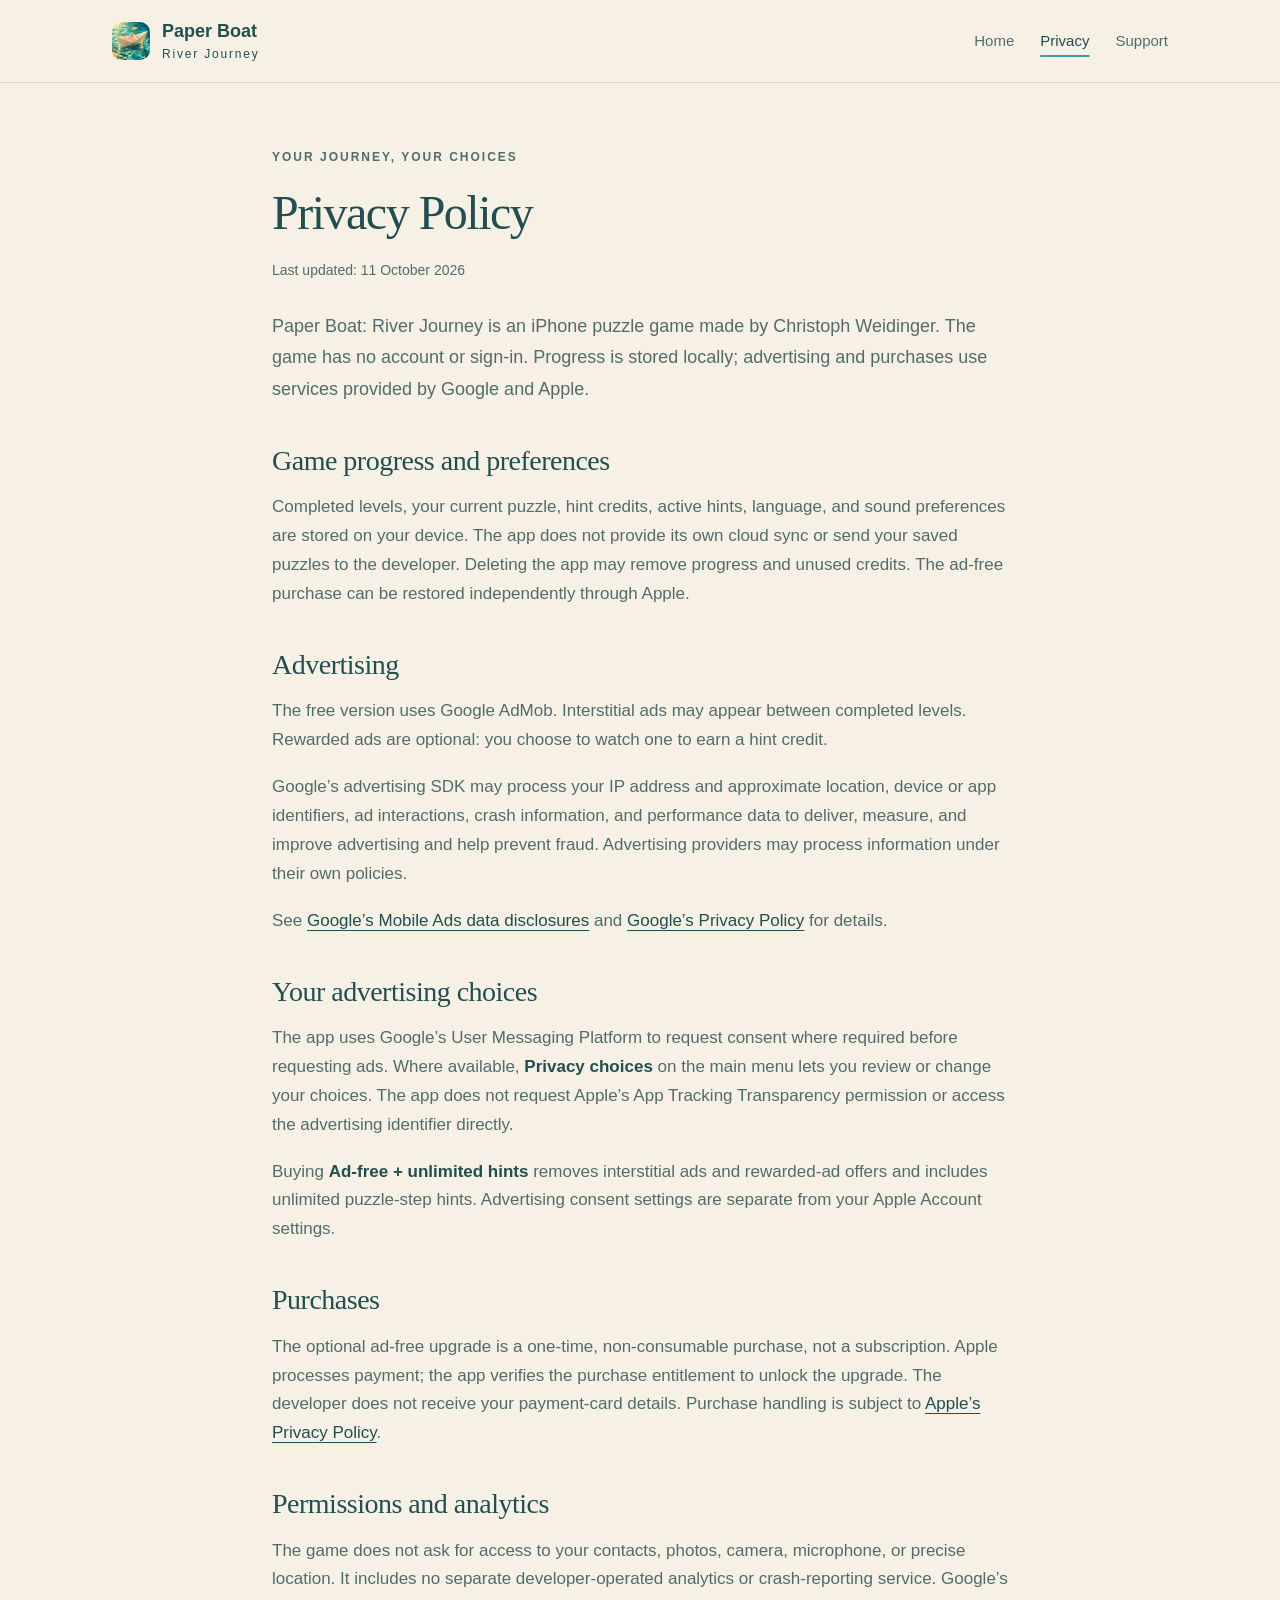
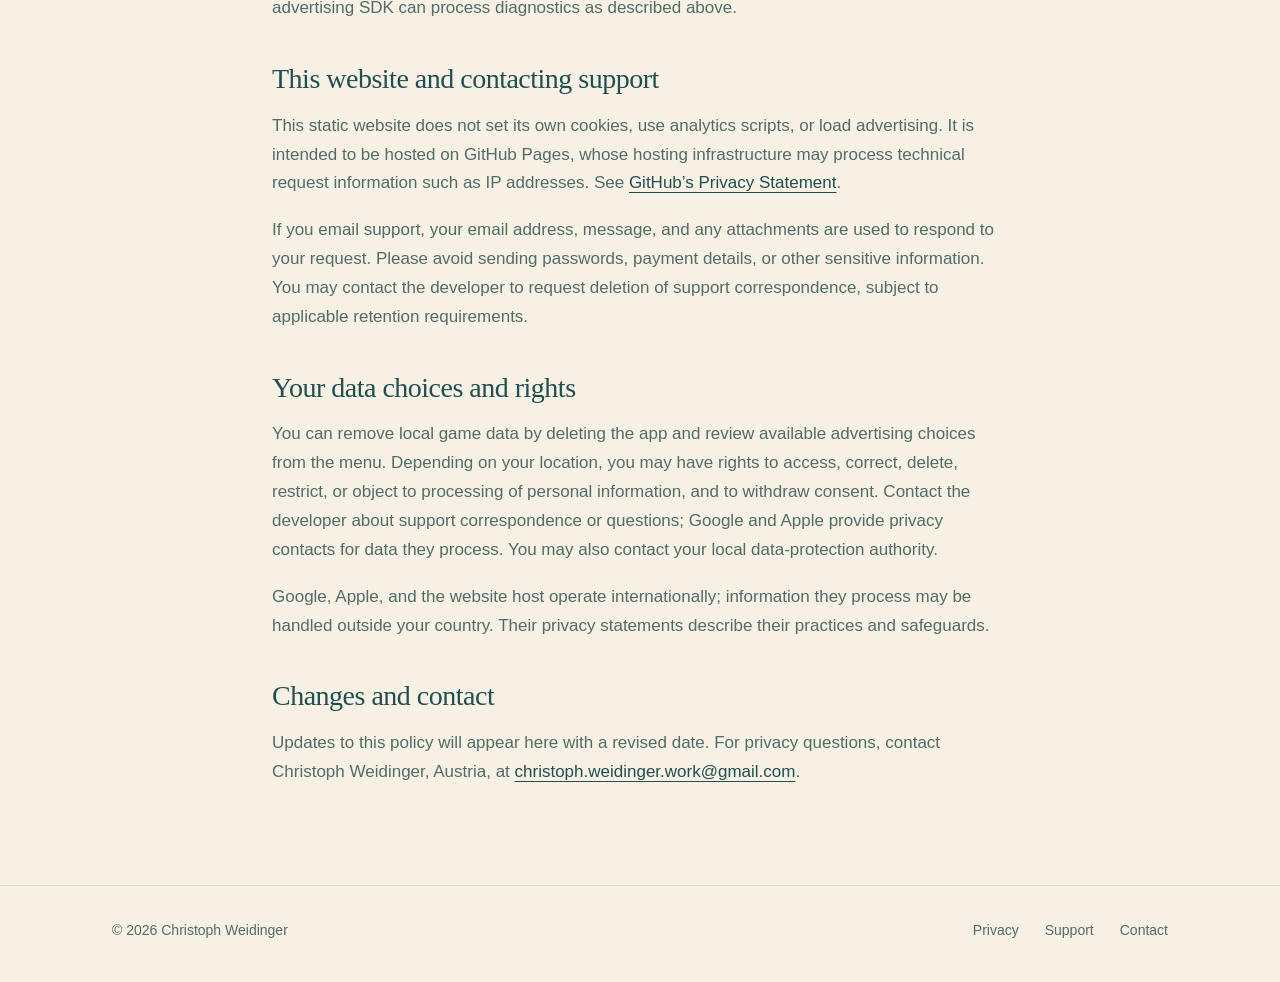
==== privacy.html @ ed61c565 "Initial commit" ====
<!doctype html>
<html lang="en">
<head>
<meta charset="utf-8">
<meta name="viewport" content="width=device-width, initial-scale=1">
<title>Privacy Policy — Paper Boat: River Journey</title>
<meta name="description" content="Privacy information for Paper Boat: River Journey, including local progress, Google AdMob, advertising choices, and Apple purchases.">
<meta name="theme-color" content="#f6f1e4">
<meta property="og:title" content="Privacy Policy — Paper Boat: River Journey">
<meta property="og:description" content="Privacy information for Paper Boat: River Journey, including local progress, Google AdMob, advertising choices, and Apple purchases.">
<meta property="og:type" content="website">
<meta property="og:image" content="https://weidinger-c.github.io/Paper-Boat-River-Journey-App/icon.png">
<meta name="twitter:card" content="summary">
<link rel="icon" href="assets/favicon.png" sizes="32x32">
<link rel="apple-touch-icon" href="icon.png">
<link rel="stylesheet" href="style.css">
</head>
<body>
<a class="skip" href="#main">Skip to content</a>
<header class="site"><div class="wrap header-inner">
<a class="brand" href="index.html"><img src="icon.png" width="38" height="38" alt=""><span>Paper Boat<span class="brand-sub">River Journey</span></span></a>
<nav aria-label="Main navigation"><a href="index.html">Home</a><a href="privacy.html" aria-current="page">Privacy</a><a href="support.html">Support</a></nav>
</div></header>
<main id="main"><article class="wrap document"><p class="eyebrow">Your journey, your choices</p><h1>Privacy Policy</h1><p class="updated">Last updated: 11 October 2026</p>
<p class="lede">Paper Boat: River Journey is an iPhone puzzle game made by Christoph Weidinger. The game has no account or sign-in. Progress is stored locally; advertising and purchases use services provided by Google and Apple.</p>
<h2>Game progress and preferences</h2><p>Completed levels, your current puzzle, hint credits, active hints, language, and sound preferences are stored on your device. The app does not provide its own cloud sync or send your saved puzzles to the developer. Deleting the app may remove progress and unused credits. The ad-free purchase can be restored independently through Apple.</p>
<h2>Advertising</h2><p>The free version uses Google AdMob. Interstitial ads may appear between completed levels. Rewarded ads are optional: you choose to watch one to earn a hint credit.</p><p>Google’s advertising SDK may process your IP address and approximate location, device or app identifiers, ad interactions, crash information, and performance data to deliver, measure, and improve advertising and help prevent fraud. Advertising providers may process information under their own policies.</p><p>See <a href="https://developers.google.com/admob/ios/privacy/data-disclosure">Google’s Mobile Ads data disclosures</a> and <a href="https://policies.google.com/privacy">Google’s Privacy Policy</a> for details.</p>
<h2>Your advertising choices</h2><p>The app uses Google’s User Messaging Platform to request consent where required before requesting ads. Where available, <strong>Privacy choices</strong> on the main menu lets you review or change your choices. The app does not request Apple’s App Tracking Transparency permission or access the advertising identifier directly.</p><p>Buying <strong>Ad-free + unlimited hints</strong> removes interstitial ads and rewarded-ad offers and includes unlimited puzzle-step hints. Advertising consent settings are separate from your Apple Account settings.</p>
<h2>Purchases</h2><p>The optional ad-free upgrade is a one-time, non-consumable purchase, not a subscription. Apple processes payment; the app verifies the purchase entitlement to unlock the upgrade. The developer does not receive your payment-card details. Purchase handling is subject to <a href="https://www.apple.com/legal/privacy/">Apple’s Privacy Policy</a>.</p>
<h2>Permissions and analytics</h2><p>The game does not ask for access to your contacts, photos, camera, microphone, or precise location. It includes no separate developer-operated analytics or crash-reporting service. Google’s advertising SDK can process diagnostics as described above.</p>
<h2>This website and contacting support</h2><p>This static website does not set its own cookies, use analytics scripts, or load advertising. It is intended to be hosted on GitHub Pages, whose hosting infrastructure may process technical request information such as IP addresses. See <a href="https://docs.github.com/en/site-policy/privacy-policies/github-general-privacy-statement">GitHub’s Privacy Statement</a>.</p><p>If you email support, your email address, message, and any attachments are used to respond to your request. Please avoid sending passwords, payment details, or other sensitive information. You may contact the developer to request deletion of support correspondence, subject to applicable retention requirements.</p>
<h2>Your data choices and rights</h2><p>You can remove local game data by deleting the app and review available advertising choices from the menu. Depending on your location, you may have rights to access, correct, delete, restrict, or object to processing of personal information, and to withdraw consent. Contact the developer about support correspondence or questions; Google and Apple provide privacy contacts for data they process. You may also contact your local data-protection authority.</p><p>Google, Apple, and the website host operate internationally; information they process may be handled outside your country. Their privacy statements describe their practices and safeguards.</p>
<h2>Changes and contact</h2><p>Updates to this policy will appear here with a revised date. For privacy questions, contact Christoph Weidinger, Austria, at <a href="mailto:christoph.weidinger.work@gmail.com">christoph.weidinger.work@gmail.com</a>.</p></article></main>
<footer class="site"><div class="wrap footer-inner"><span>© 2026 Christoph Weidinger</span><nav aria-label="Footer"><a href="privacy.html">Privacy</a><a href="support.html">Support</a><a href="mailto:christoph.weidinger.work@gmail.com">Contact</a></nav></div></footer>
</body></html>
---- style.css ----
:root{--paper:#f6f1e4;--card:#fffdf7;--ink:#214e50;--muted:#536c69;--line:#d6dace;--water:#339da1;--gold:#a06c20;--max:1120px;color-scheme:light}
*{box-sizing:border-box}html{scroll-behavior:smooth;scroll-padding-top:32px;-webkit-text-size-adjust:100%}body{margin:0;background:var(--paper);color:var(--ink);font:17px/1.7 -apple-system,BlinkMacSystemFont,"Segoe UI",sans-serif;-webkit-font-smoothing:antialiased}img{max-width:100%;height:auto;display:block}a{color:var(--ink);text-underline-offset:4px}a:hover{color:#17797c}a:focus-visible,summary:focus-visible{outline:3px solid var(--water);outline-offset:6px;border-radius:4px}.wrap{max-width:var(--max);margin:auto;padding:0 32px}.skip{position:fixed;top:-100px;left:16px;padding:12px 20px;background:var(--card);z-index:10}.skip:focus{top:12px}.site{border-bottom:1px solid var(--line)}.header-inner{display:flex;align-items:center;justify-content:space-between;gap:24px;padding-top:20px;padding-bottom:20px}.brand{display:flex;gap:12px;align-items:center;text-decoration:none;line-height:1.25;font-weight:650;font-size:18px}.brand img{border-radius:10px}.brand-sub{display:block;font-size:12px;font-weight:500;letter-spacing:1.8px;margin-top:4px}nav{display:flex;gap:26px;flex-wrap:wrap}nav a{text-decoration:none;color:var(--muted);font-size:15px;padding:8px 0}nav a[aria-current]{color:var(--ink);text-decoration:underline;text-decoration-color:var(--water);text-decoration-thickness:2px;text-underline-offset:9px}.hero{display:grid;grid-template-columns:1fr 1fr;gap:48px;align-items:center;padding:80px 0 72px}.eyebrow{font-size:12px;font-weight:650;letter-spacing:2px;text-transform:uppercase;color:var(--muted);margin:0 0 20px}h1,h2{font-family:Georgia,"Times New Roman",serif;font-weight:400;line-height:1.08;letter-spacing:-1.5px}h1{font-size:clamp(40px,4.6vw,59px);margin:0 0 24px}h1 em{font-weight:400;font-style:italic}h2{font-size:clamp(32px,3vw,42px);margin:0 0 22px}h3{font-size:18px;line-height:1.4;margin:0 0 8px;font-weight:650}p{margin:0 0 18px}.tagline{font-family:Georgia,serif;font-size:25px;line-height:1.45;margin-bottom:22px}.lede{font-size:18px;color:var(--muted);line-height:1.75}.actions{display:flex;gap:24px;align-items:center;flex-wrap:wrap;margin:30px 0 24px}.button{display:inline-flex;align-items:center;gap:22px;background:var(--ink);color:var(--paper);padding:13px 20px;border-radius:10px;text-decoration:none;font-size:15px;font-weight:600;min-height:48px}.button:hover{background:#326768;color:white}.text-link{font-size:15px}.hero-note,.small-note{font-size:14px;color:var(--muted)}figure{margin:0}.hero-art img{aspect-ratio:4/5;object-fit:cover;border-radius:160px 160px 20px 20px;box-shadow:0 14px 40px #214e5012}.hero-art figcaption{font-family:Georgia,serif;font-style:italic;text-align:center;color:var(--muted);font-size:16px;margin-top:20px}.journey{border-top:1px solid var(--line);padding:80px 42px;display:grid;grid-template-columns:1.2fr .8fr;gap:100px;align-items:center}.steps{list-style:none;counter-reset:steps;padding:0;margin:32px 0}.steps li{counter-increment:steps;position:relative;padding-left:51px;margin:0 0 25px}.steps li:before{content:counter(steps,decimal-leading-zero);position:absolute;left:0;top:1px;font:italic 24px Georgia,serif;color:var(--gold)}.steps p{font-size:16px;color:var(--muted);margin:0}.phone{max-width:285px;justify-self:center}.phone img{border:6px solid #fffdf7;border-radius:31px;box-shadow:0 12px 35px #214e5017}.phone figcaption{text-align:center;font-size:13px;color:var(--muted);margin-top:16px}.river-notes{border-top:1px solid var(--line);padding:64px 0}.notes-grid{display:grid;grid-template-columns:repeat(3,1fr);gap:40px;margin-top:35px}.notes-grid p{color:var(--muted);font-size:16px}.help-section{padding:55px 0 64px;border-top:1px solid var(--line)}.link-tiles{display:grid;grid-template-columns:1fr 1fr;gap:20px;margin:28px 0}.tile{display:block;padding:25px 28px;border:1px solid var(--line);background:var(--card);border-radius:14px;text-decoration:none;transition:border-color .2s}.tile:hover{border-color:var(--water)}.tile-title{display:flex;justify-content:space-between;font-size:19px;font-weight:600;margin-bottom:8px}.tile p{font-size:16px;color:var(--muted);margin:0}.maker{font-size:15px;color:var(--muted);margin:30px 0 0}.maker a,.document a{overflow-wrap:anywhere}footer.site{border-top:1px solid var(--line);border-bottom:0}.footer-inner{padding-top:25px;padding-bottom:32px;display:flex;justify-content:space-between;align-items:center;gap:16px;color:var(--muted);font-size:14px}.footer-inner nav a{font-size:14px}.document{max-width:800px;padding-top:64px;padding-bottom:80px}.document h1{font-size:48px;margin-bottom:20px}.document h2{font:400 28px/1.3 Georgia,serif;letter-spacing:-.5px;margin:38px 0 14px}.document p{color:var(--muted)}.document strong{color:var(--ink)}.updated{font-size:14px;margin-bottom:28px}.contact-card{background:var(--card);border:1px solid var(--line);padding:28px;border-radius:14px;margin:30px 0}.contact-card h2{margin:0 0 16px}.contact-card p:last-child{margin-bottom:0;font-size:16px}details{border-bottom:1px solid var(--line);padding:18px 0}summary{cursor:pointer;font-weight:600;line-height:1.5;padding-right:8px}details p{margin:14px 0 4px;font-size:16px}.support-end{margin-top:32px}
@media(max-width:850px){.hero{gap:30px;padding-top:55px}.journey{padding:60px 0;gap:50px}.actions{gap:18px}.notes-grid{gap:24px}.hero-art img{aspect-ratio:3/5}}
@media(max-width:620px){.wrap{padding-left:22px;padding-right:22px}.header-inner{flex-wrap:wrap;gap:12px;padding-top:16px;padding-bottom:16px}nav{gap:24px}.header-inner nav{width:100%;justify-content:space-between;border-top:1px solid var(--line);padding-top:8px}.hero{grid-template-columns:1fr;padding:40px 0;gap:30px}.hero-copy{max-width:460px}h1{font-size:46px}.hero-art img{aspect-ratio:5/4;border-radius:100px 100px 16px 16px}.hero-art figcaption{margin-top:12px}.eyebrow{font-size:11px;letter-spacing:1.6px}.journey{grid-template-columns:1fr;padding:44px 0;gap:25px}.phone{width:260px;max-width:100%}.notes-grid{grid-template-columns:1fr;gap:18px}.river-notes{padding:40px 0}.help-section{padding:40px 0}.link-tiles{grid-template-columns:1fr}.footer-inner{flex-direction:column;align-items:flex-start;gap:8px}.document{padding-top:40px;padding-bottom:48px}.document h1{font-size:40px}.contact-card{padding:22px}.hero-note{font-size:13px}.tagline{font-size:24px}}
@media(prefers-reduced-motion:reduce){html{scroll-behavior:auto}*{transition:none!important}}
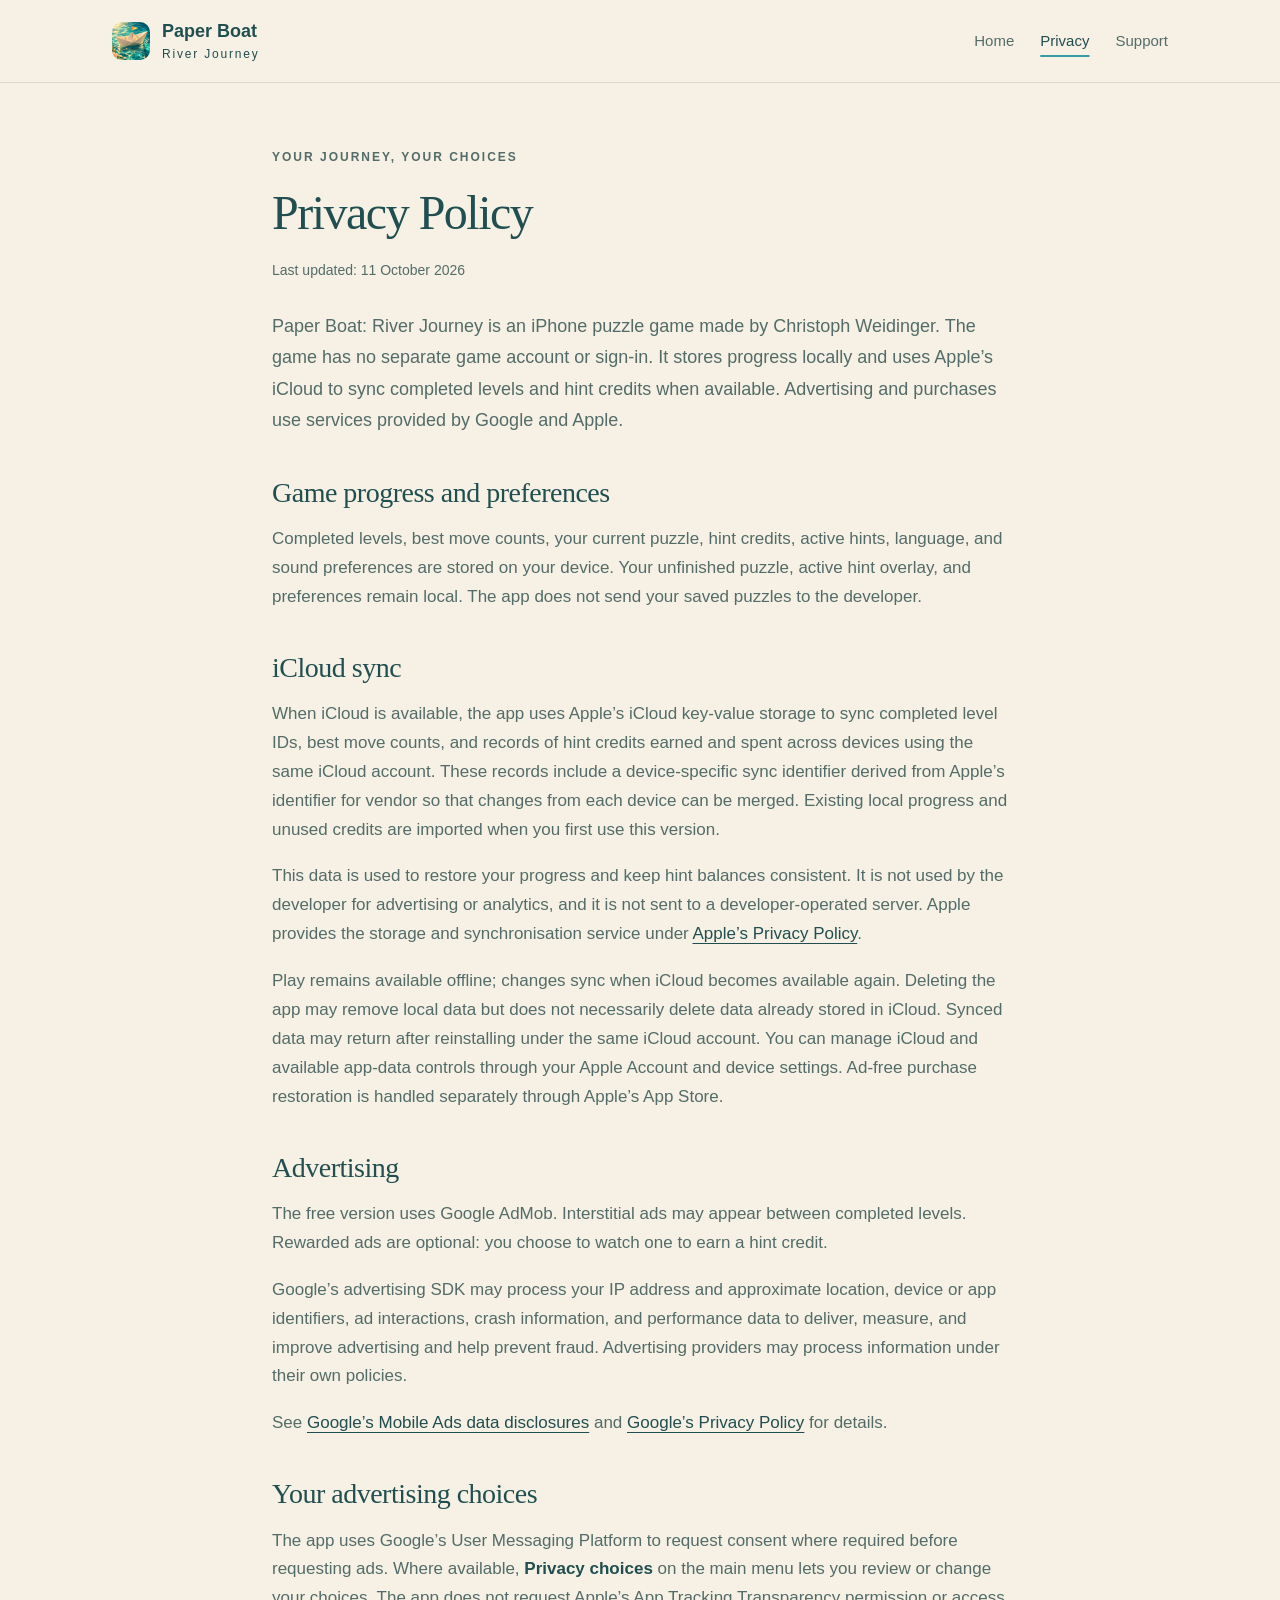
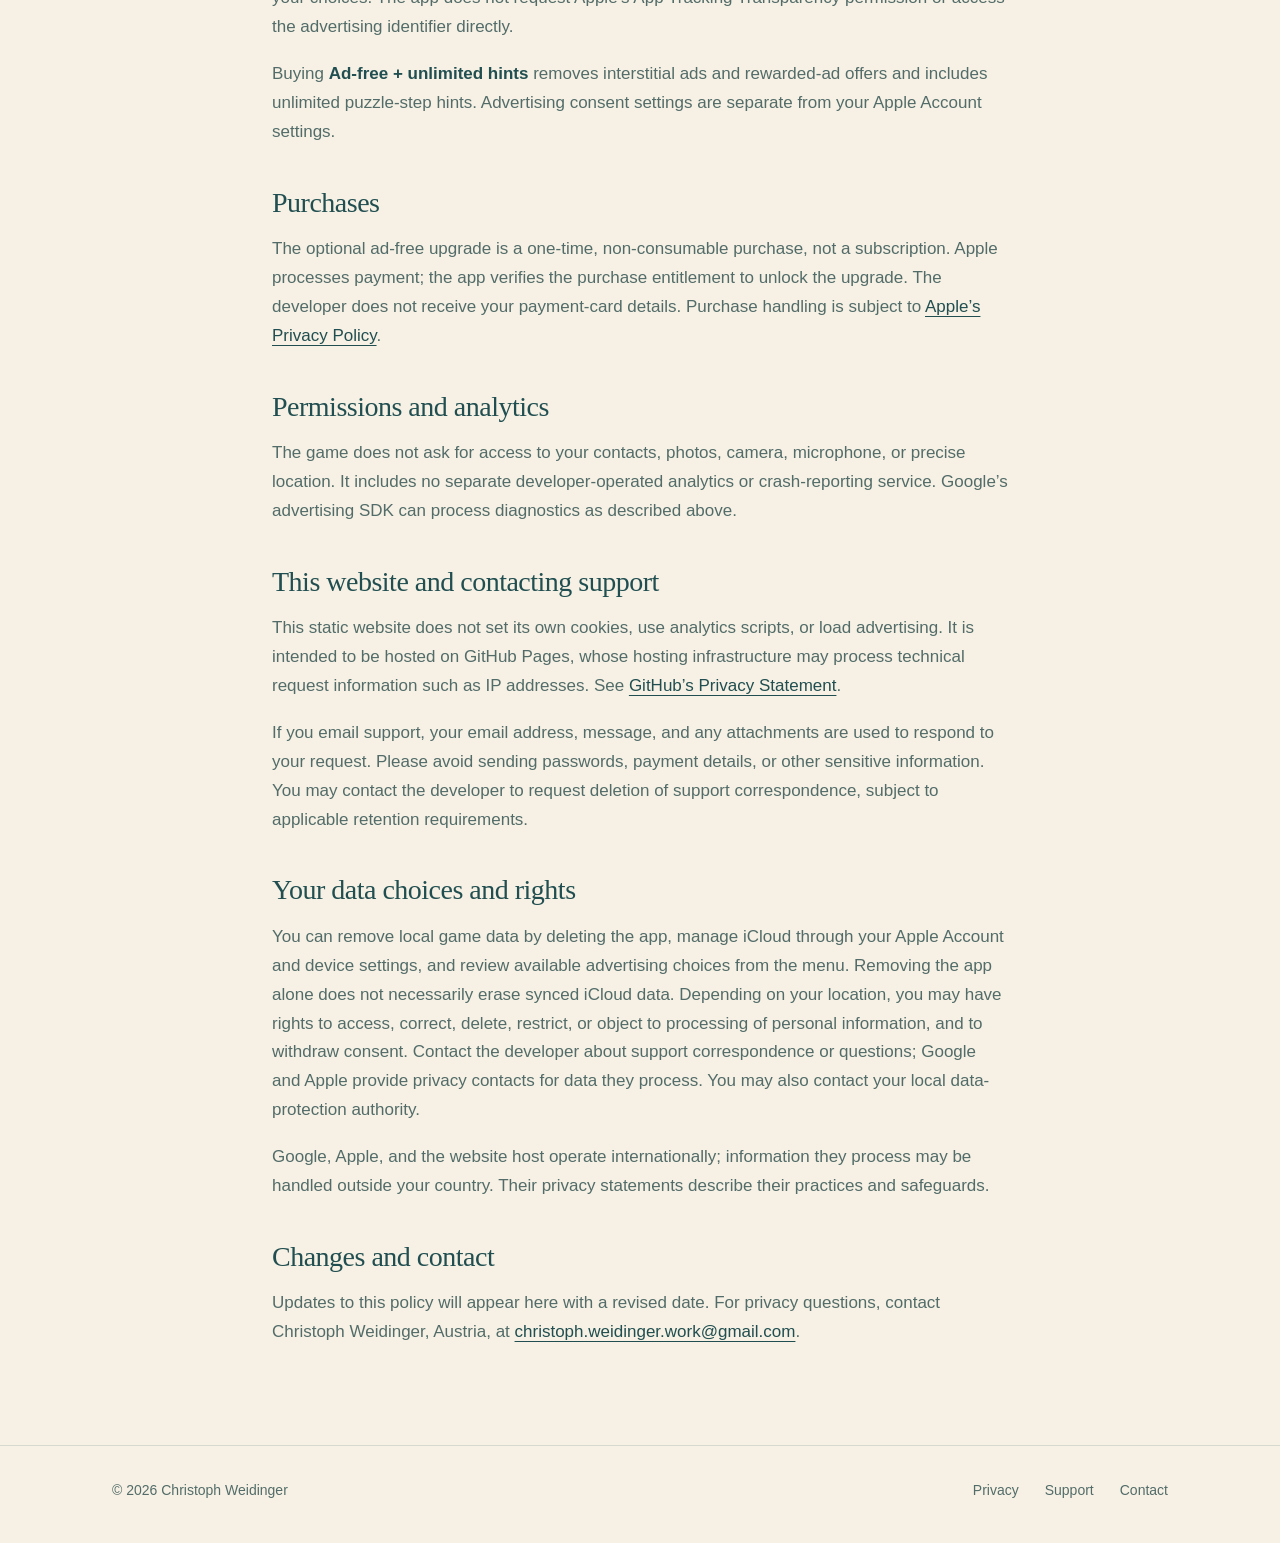
==== commit 8de37d82: "Update" ====
--- a/privacy.html
+++ b/privacy.html
@@ -4,10 +4,10 @@
 <meta charset="utf-8">
 <meta name="viewport" content="width=device-width, initial-scale=1">
 <title>Privacy Policy — Paper Boat: River Journey</title>
-<meta name="description" content="Privacy information for Paper Boat: River Journey, including local progress, Google AdMob, advertising choices, and Apple purchases.">
+<meta name="description" content="Privacy information for Paper Boat: River Journey, including local saves, iCloud progress and hint-credit sync, Google AdMob, and Apple purchases.">
 <meta name="theme-color" content="#f6f1e4">
 <meta property="og:title" content="Privacy Policy — Paper Boat: River Journey">
-<meta property="og:description" content="Privacy information for Paper Boat: River Journey, including local progress, Google AdMob, advertising choices, and Apple purchases.">
+<meta property="og:description" content="Privacy information for Paper Boat: River Journey, including local saves, iCloud progress and hint-credit sync, Google AdMob, and Apple purchases.">
 <meta property="og:type" content="website">
 <meta property="og:image" content="https://weidinger-c.github.io/Paper-Boat-River-Journey-App/icon.png">
 <meta name="twitter:card" content="summary">
@@ -22,14 +22,15 @@
 <nav aria-label="Main navigation"><a href="index.html">Home</a><a href="privacy.html" aria-current="page">Privacy</a><a href="support.html">Support</a></nav>
 </div></header>
 <main id="main"><article class="wrap document"><p class="eyebrow">Your journey, your choices</p><h1>Privacy Policy</h1><p class="updated">Last updated: 11 October 2026</p>
-<p class="lede">Paper Boat: River Journey is an iPhone puzzle game made by Christoph Weidinger. The game has no account or sign-in. Progress is stored locally; advertising and purchases use services provided by Google and Apple.</p>
-<h2>Game progress and preferences</h2><p>Completed levels, your current puzzle, hint credits, active hints, language, and sound preferences are stored on your device. The app does not provide its own cloud sync or send your saved puzzles to the developer. Deleting the app may remove progress and unused credits. The ad-free purchase can be restored independently through Apple.</p>
+<p class="lede">Paper Boat: River Journey is an iPhone puzzle game made by Christoph Weidinger. The game has no separate game account or sign-in. It stores progress locally and uses Apple’s iCloud to sync completed levels and hint credits when available. Advertising and purchases use services provided by Google and Apple.</p>
+<h2>Game progress and preferences</h2><p>Completed levels, best move counts, your current puzzle, hint credits, active hints, language, and sound preferences are stored on your device. Your unfinished puzzle, active hint overlay, and preferences remain local. The app does not send your saved puzzles to the developer.</p>
+<h2>iCloud sync</h2><p>When iCloud is available, the app uses Apple’s iCloud key-value storage to sync completed level IDs, best move counts, and records of hint credits earned and spent across devices using the same iCloud account. These records include a device-specific sync identifier derived from Apple’s identifier for vendor so that changes from each device can be merged. Existing local progress and unused credits are imported when you first use this version.</p><p>This data is used to restore your progress and keep hint balances consistent. It is not used by the developer for advertising or analytics, and it is not sent to a developer-operated server. Apple provides the storage and synchronisation service under <a href="https://www.apple.com/legal/privacy/">Apple’s Privacy Policy</a>.</p><p>Play remains available offline; changes sync when iCloud becomes available again. Deleting the app may remove local data but does not necessarily delete data already stored in iCloud. Synced data may return after reinstalling under the same iCloud account. You can manage iCloud and available app-data controls through your Apple Account and device settings. Ad-free purchase restoration is handled separately through Apple’s App Store.</p>
 <h2>Advertising</h2><p>The free version uses Google AdMob. Interstitial ads may appear between completed levels. Rewarded ads are optional: you choose to watch one to earn a hint credit.</p><p>Google’s advertising SDK may process your IP address and approximate location, device or app identifiers, ad interactions, crash information, and performance data to deliver, measure, and improve advertising and help prevent fraud. Advertising providers may process information under their own policies.</p><p>See <a href="https://developers.google.com/admob/ios/privacy/data-disclosure">Google’s Mobile Ads data disclosures</a> and <a href="https://policies.google.com/privacy">Google’s Privacy Policy</a> for details.</p>
 <h2>Your advertising choices</h2><p>The app uses Google’s User Messaging Platform to request consent where required before requesting ads. Where available, <strong>Privacy choices</strong> on the main menu lets you review or change your choices. The app does not request Apple’s App Tracking Transparency permission or access the advertising identifier directly.</p><p>Buying <strong>Ad-free + unlimited hints</strong> removes interstitial ads and rewarded-ad offers and includes unlimited puzzle-step hints. Advertising consent settings are separate from your Apple Account settings.</p>
 <h2>Purchases</h2><p>The optional ad-free upgrade is a one-time, non-consumable purchase, not a subscription. Apple processes payment; the app verifies the purchase entitlement to unlock the upgrade. The developer does not receive your payment-card details. Purchase handling is subject to <a href="https://www.apple.com/legal/privacy/">Apple’s Privacy Policy</a>.</p>
 <h2>Permissions and analytics</h2><p>The game does not ask for access to your contacts, photos, camera, microphone, or precise location. It includes no separate developer-operated analytics or crash-reporting service. Google’s advertising SDK can process diagnostics as described above.</p>
 <h2>This website and contacting support</h2><p>This static website does not set its own cookies, use analytics scripts, or load advertising. It is intended to be hosted on GitHub Pages, whose hosting infrastructure may process technical request information such as IP addresses. See <a href="https://docs.github.com/en/site-policy/privacy-policies/github-general-privacy-statement">GitHub’s Privacy Statement</a>.</p><p>If you email support, your email address, message, and any attachments are used to respond to your request. Please avoid sending passwords, payment details, or other sensitive information. You may contact the developer to request deletion of support correspondence, subject to applicable retention requirements.</p>
-<h2>Your data choices and rights</h2><p>You can remove local game data by deleting the app and review available advertising choices from the menu. Depending on your location, you may have rights to access, correct, delete, restrict, or object to processing of personal information, and to withdraw consent. Contact the developer about support correspondence or questions; Google and Apple provide privacy contacts for data they process. You may also contact your local data-protection authority.</p><p>Google, Apple, and the website host operate internationally; information they process may be handled outside your country. Their privacy statements describe their practices and safeguards.</p>
+<h2>Your data choices and rights</h2><p>You can remove local game data by deleting the app, manage iCloud through your Apple Account and device settings, and review available advertising choices from the menu. Removing the app alone does not necessarily erase synced iCloud data. Depending on your location, you may have rights to access, correct, delete, restrict, or object to processing of personal information, and to withdraw consent. Contact the developer about support correspondence or questions; Google and Apple provide privacy contacts for data they process. You may also contact your local data-protection authority.</p><p>Google, Apple, and the website host operate internationally; information they process may be handled outside your country. Their privacy statements describe their practices and safeguards.</p>
 <h2>Changes and contact</h2><p>Updates to this policy will appear here with a revised date. For privacy questions, contact Christoph Weidinger, Austria, at <a href="mailto:christoph.weidinger.work@gmail.com">christoph.weidinger.work@gmail.com</a>.</p></article></main>
 <footer class="site"><div class="wrap footer-inner"><span>© 2026 Christoph Weidinger</span><nav aria-label="Footer"><a href="privacy.html">Privacy</a><a href="support.html">Support</a><a href="mailto:christoph.weidinger.work@gmail.com">Contact</a></nav></div></footer>
-</body></html>+</body></html>
--- a/style.css
+++ b/style.css
@@ -1,6 +1,6 @@
 
 :root{--paper:#f6f1e4;--card:#fffdf7;--ink:#214e50;--muted:#536c69;--line:#d6dace;--water:#339da1;--gold:#a06c20;--max:1120px;color-scheme:light}
-*{box-sizing:border-box}html{scroll-behavior:smooth;scroll-padding-top:32px;-webkit-text-size-adjust:100%}body{margin:0;background:var(--paper);color:var(--ink);font:17px/1.7 -apple-system,BlinkMacSystemFont,"Segoe UI",sans-serif;-webkit-font-smoothing:antialiased}img{max-width:100%;height:auto;display:block}a{color:var(--ink);text-underline-offset:4px}a:hover{color:#17797c}a:focus-visible,summary:focus-visible{outline:3px solid var(--water);outline-offset:6px;border-radius:4px}.wrap{max-width:var(--max);margin:auto;padding:0 32px}.skip{position:fixed;top:-100px;left:16px;padding:12px 20px;background:var(--card);z-index:10}.skip:focus{top:12px}.site{border-bottom:1px solid var(--line)}.header-inner{display:flex;align-items:center;justify-content:space-between;gap:24px;padding-top:20px;padding-bottom:20px}.brand{display:flex;gap:12px;align-items:center;text-decoration:none;line-height:1.25;font-weight:650;font-size:18px}.brand img{border-radius:10px}.brand-sub{display:block;font-size:12px;font-weight:500;letter-spacing:1.8px;margin-top:4px}nav{display:flex;gap:26px;flex-wrap:wrap}nav a{text-decoration:none;color:var(--muted);font-size:15px;padding:8px 0}nav a[aria-current]{color:var(--ink);text-decoration:underline;text-decoration-color:var(--water);text-decoration-thickness:2px;text-underline-offset:9px}.hero{display:grid;grid-template-columns:1fr 1fr;gap:48px;align-items:center;padding:80px 0 72px}.eyebrow{font-size:12px;font-weight:650;letter-spacing:2px;text-transform:uppercase;color:var(--muted);margin:0 0 20px}h1,h2{font-family:Georgia,"Times New Roman",serif;font-weight:400;line-height:1.08;letter-spacing:-1.5px}h1{font-size:clamp(40px,4.6vw,59px);margin:0 0 24px}h1 em{font-weight:400;font-style:italic}h2{font-size:clamp(32px,3vw,42px);margin:0 0 22px}h3{font-size:18px;line-height:1.4;margin:0 0 8px;font-weight:650}p{margin:0 0 18px}.tagline{font-family:Georgia,serif;font-size:25px;line-height:1.45;margin-bottom:22px}.lede{font-size:18px;color:var(--muted);line-height:1.75}.actions{display:flex;gap:24px;align-items:center;flex-wrap:wrap;margin:30px 0 24px}.button{display:inline-flex;align-items:center;gap:22px;background:var(--ink);color:var(--paper);padding:13px 20px;border-radius:10px;text-decoration:none;font-size:15px;font-weight:600;min-height:48px}.button:hover{background:#326768;color:white}.text-link{font-size:15px}.hero-note,.small-note{font-size:14px;color:var(--muted)}figure{margin:0}.hero-art img{aspect-ratio:4/5;object-fit:cover;border-radius:160px 160px 20px 20px;box-shadow:0 14px 40px #214e5012}.hero-art figcaption{font-family:Georgia,serif;font-style:italic;text-align:center;color:var(--muted);font-size:16px;margin-top:20px}.journey{border-top:1px solid var(--line);padding:80px 42px;display:grid;grid-template-columns:1.2fr .8fr;gap:100px;align-items:center}.steps{list-style:none;counter-reset:steps;padding:0;margin:32px 0}.steps li{counter-increment:steps;position:relative;padding-left:51px;margin:0 0 25px}.steps li:before{content:counter(steps,decimal-leading-zero);position:absolute;left:0;top:1px;font:italic 24px Georgia,serif;color:var(--gold)}.steps p{font-size:16px;color:var(--muted);margin:0}.phone{max-width:285px;justify-self:center}.phone img{border:6px solid #fffdf7;border-radius:31px;box-shadow:0 12px 35px #214e5017}.phone figcaption{text-align:center;font-size:13px;color:var(--muted);margin-top:16px}.river-notes{border-top:1px solid var(--line);padding:64px 0}.notes-grid{display:grid;grid-template-columns:repeat(3,1fr);gap:40px;margin-top:35px}.notes-grid p{color:var(--muted);font-size:16px}.help-section{padding:55px 0 64px;border-top:1px solid var(--line)}.link-tiles{display:grid;grid-template-columns:1fr 1fr;gap:20px;margin:28px 0}.tile{display:block;padding:25px 28px;border:1px solid var(--line);background:var(--card);border-radius:14px;text-decoration:none;transition:border-color .2s}.tile:hover{border-color:var(--water)}.tile-title{display:flex;justify-content:space-between;font-size:19px;font-weight:600;margin-bottom:8px}.tile p{font-size:16px;color:var(--muted);margin:0}.maker{font-size:15px;color:var(--muted);margin:30px 0 0}.maker a,.document a{overflow-wrap:anywhere}footer.site{border-top:1px solid var(--line);border-bottom:0}.footer-inner{padding-top:25px;padding-bottom:32px;display:flex;justify-content:space-between;align-items:center;gap:16px;color:var(--muted);font-size:14px}.footer-inner nav a{font-size:14px}.document{max-width:800px;padding-top:64px;padding-bottom:80px}.document h1{font-size:48px;margin-bottom:20px}.document h2{font:400 28px/1.3 Georgia,serif;letter-spacing:-.5px;margin:38px 0 14px}.document p{color:var(--muted)}.document strong{color:var(--ink)}.updated{font-size:14px;margin-bottom:28px}.contact-card{background:var(--card);border:1px solid var(--line);padding:28px;border-radius:14px;margin:30px 0}.contact-card h2{margin:0 0 16px}.contact-card p:last-child{margin-bottom:0;font-size:16px}details{border-bottom:1px solid var(--line);padding:18px 0}summary{cursor:pointer;font-weight:600;line-height:1.5;padding-right:8px}details p{margin:14px 0 4px;font-size:16px}.support-end{margin-top:32px}
+*{box-sizing:border-box}html{scroll-behavior:smooth;scroll-padding-top:32px;-webkit-text-size-adjust:100%}body{margin:0;background:var(--paper);color:var(--ink);font:17px/1.7 -apple-system,BlinkMacSystemFont,"Segoe UI",sans-serif;-webkit-font-smoothing:antialiased}img{max-width:100%;height:auto;display:block}a{color:var(--ink);text-underline-offset:4px}a:hover{color:#17797c}a:focus-visible,summary:focus-visible{outline:3px solid var(--water);outline-offset:6px;border-radius:4px}.wrap{max-width:var(--max);margin:auto;padding:0 32px}.skip{position:fixed;top:-100px;left:16px;padding:12px 20px;background:var(--card);z-index:10}.skip:focus{top:12px}.site{border-bottom:1px solid var(--line)}.header-inner{display:flex;align-items:center;justify-content:space-between;gap:24px;padding-top:20px;padding-bottom:20px}.brand{display:flex;gap:12px;align-items:center;text-decoration:none;line-height:1.25;font-weight:650;font-size:18px}.brand img{border-radius:10px}.brand-sub{display:block;font-size:12px;font-weight:500;letter-spacing:1.8px;margin-top:4px}nav{display:flex;gap:26px;flex-wrap:wrap}nav a{text-decoration:none;color:var(--muted);font-size:15px;padding:8px 0}nav a[aria-current]{color:var(--ink);text-decoration:underline;text-decoration-color:var(--water);text-decoration-thickness:2px;text-underline-offset:9px}.hero{display:grid;grid-template-columns:1fr 1fr;gap:48px;align-items:center;padding:80px 0 72px}.eyebrow{font-size:12px;font-weight:650;letter-spacing:2px;text-transform:uppercase;color:var(--muted);margin:0 0 20px}h1,h2{font-family:Georgia,"Times New Roman",serif;font-weight:400;line-height:1.08;letter-spacing:-1.5px}h1{font-size:clamp(40px,4.6vw,59px);margin:0 0 24px}h1 em{font-weight:400;font-style:italic}h2{font-size:clamp(32px,3vw,42px);margin:0 0 22px}h3{font-size:18px;line-height:1.4;margin:0 0 8px;font-weight:650}p{margin:0 0 18px}.tagline{font-family:Georgia,serif;font-size:25px;line-height:1.45;margin-bottom:22px}.lede{font-size:18px;color:var(--muted);line-height:1.75}.actions{display:flex;gap:24px;align-items:center;flex-wrap:wrap;margin:30px 0 24px}.button{display:inline-flex;align-items:center;gap:22px;background:var(--ink);color:var(--paper);padding:13px 20px;border-radius:10px;text-decoration:none;font-size:15px;font-weight:600;min-height:48px}.button:hover{background:#326768;color:white}.text-link{font-size:15px}.hero-note,.small-note{font-size:14px;color:var(--muted)}figure{margin:0}.hero-art img{aspect-ratio:4/5;object-fit:cover;border-radius:160px 160px 20px 20px;box-shadow:0 14px 40px #214e5012}.hero-art figcaption{font-family:Georgia,serif;font-style:italic;text-align:center;color:var(--muted);font-size:16px;margin-top:20px}.journey{border-top:1px solid var(--line);padding:80px 42px;display:grid;grid-template-columns:1.2fr .8fr;gap:100px;align-items:center}.steps{list-style:none;counter-reset:steps;padding:0;margin:32px 0}.steps li{counter-increment:steps;position:relative;padding-left:51px;margin:0 0 25px}.steps li:before{content:counter(steps,decimal-leading-zero);position:absolute;left:0;top:1px;font:italic 24px Georgia,serif;color:var(--gold)}.steps p{font-size:16px;color:var(--muted);margin:0}.phone{max-width:285px;justify-self:center}.phone img{border:6px solid #fffdf7;border-radius:31px;box-shadow:0 12px 35px #214e5017}.phone figcaption{text-align:center;font-size:13px;color:var(--muted);margin-top:16px}.river-notes{border-top:1px solid var(--line);padding:64px 0}.notes-grid{display:grid;grid-template-columns:repeat(2,minmax(0,1fr));gap:32px 48px;margin-top:35px}.notes-grid p{color:var(--muted);font-size:16px}.help-section{padding:55px 0 64px;border-top:1px solid var(--line)}.link-tiles{display:grid;grid-template-columns:1fr 1fr;gap:20px;margin:28px 0}.tile{display:block;padding:25px 28px;border:1px solid var(--line);background:var(--card);border-radius:14px;text-decoration:none;transition:border-color .2s}.tile:hover{border-color:var(--water)}.tile-title{display:flex;justify-content:space-between;font-size:19px;font-weight:600;margin-bottom:8px}.tile p{font-size:16px;color:var(--muted);margin:0}.maker{font-size:15px;color:var(--muted);margin:30px 0 0}.maker a,.document a{overflow-wrap:anywhere}footer.site{border-top:1px solid var(--line);border-bottom:0}.footer-inner{padding-top:25px;padding-bottom:32px;display:flex;justify-content:space-between;align-items:center;gap:16px;color:var(--muted);font-size:14px}.footer-inner nav a{font-size:14px}.document{max-width:800px;padding-top:64px;padding-bottom:80px}.document h1{font-size:48px;margin-bottom:20px}.document h2{font:400 28px/1.3 Georgia,serif;letter-spacing:-.5px;margin:38px 0 14px}.document p{color:var(--muted)}.document strong{color:var(--ink)}.updated{font-size:14px;margin-bottom:28px}.contact-card{background:var(--card);border:1px solid var(--line);padding:28px;border-radius:14px;margin:30px 0}.contact-card h2{margin:0 0 16px}.contact-card p:last-child{margin-bottom:0;font-size:16px}details{border-bottom:1px solid var(--line);padding:18px 0}summary{cursor:pointer;font-weight:600;line-height:1.5;padding-right:8px}details p{margin:14px 0 4px;font-size:16px}.support-end{margin-top:32px}
 @media(max-width:850px){.hero{gap:30px;padding-top:55px}.journey{padding:60px 0;gap:50px}.actions{gap:18px}.notes-grid{gap:24px}.hero-art img{aspect-ratio:3/5}}
 @media(max-width:620px){.wrap{padding-left:22px;padding-right:22px}.header-inner{flex-wrap:wrap;gap:12px;padding-top:16px;padding-bottom:16px}nav{gap:24px}.header-inner nav{width:100%;justify-content:space-between;border-top:1px solid var(--line);padding-top:8px}.hero{grid-template-columns:1fr;padding:40px 0;gap:30px}.hero-copy{max-width:460px}h1{font-size:46px}.hero-art img{aspect-ratio:5/4;border-radius:100px 100px 16px 16px}.hero-art figcaption{margin-top:12px}.eyebrow{font-size:11px;letter-spacing:1.6px}.journey{grid-template-columns:1fr;padding:44px 0;gap:25px}.phone{width:260px;max-width:100%}.notes-grid{grid-template-columns:1fr;gap:18px}.river-notes{padding:40px 0}.help-section{padding:40px 0}.link-tiles{grid-template-columns:1fr}.footer-inner{flex-direction:column;align-items:flex-start;gap:8px}.document{padding-top:40px;padding-bottom:48px}.document h1{font-size:40px}.contact-card{padding:22px}.hero-note{font-size:13px}.tagline{font-size:24px}}
 @media(prefers-reduced-motion:reduce){html{scroll-behavior:auto}*{transition:none!important}}
